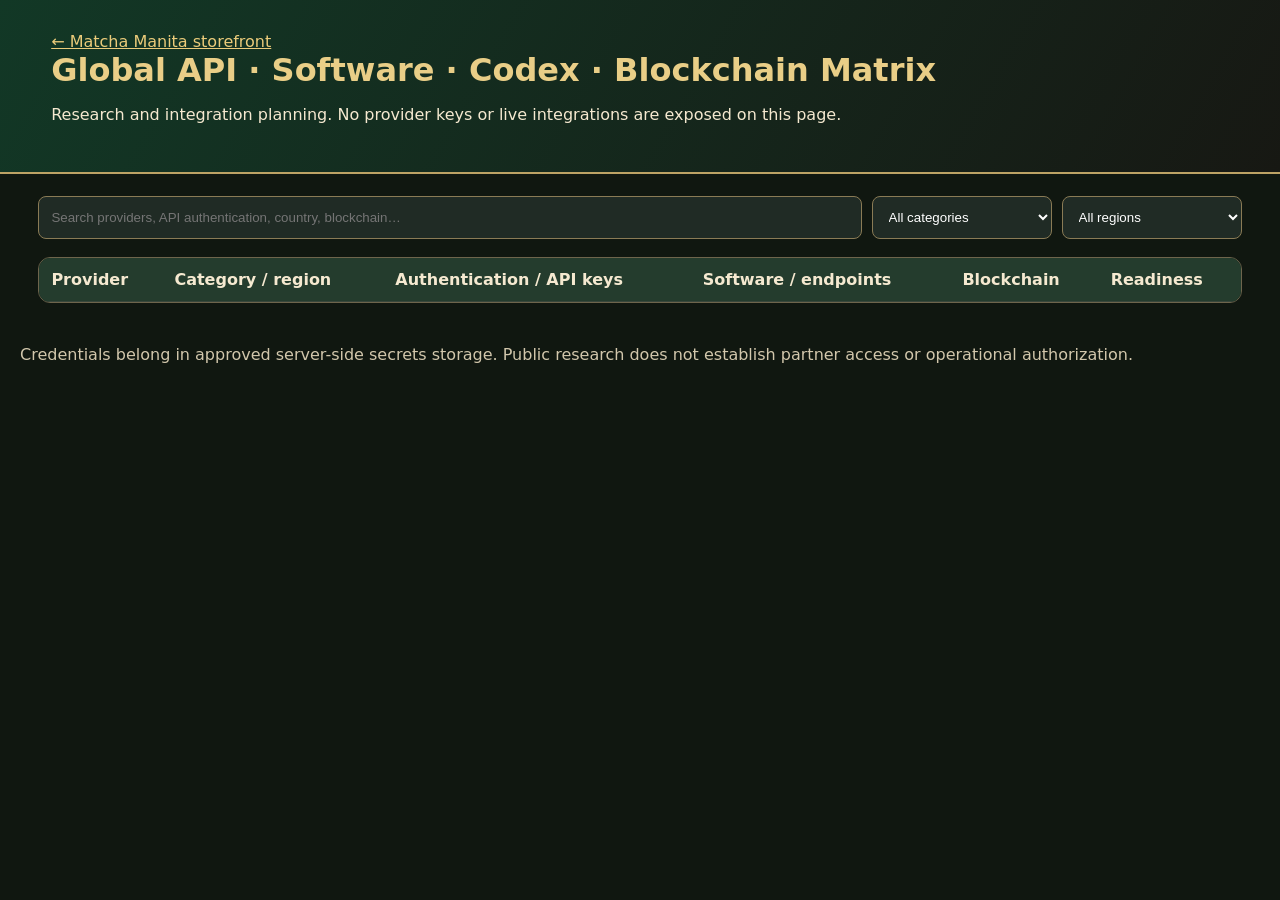
==== research/global-matrix/index.html @ c5cabcfe "Add searchable global provider integration matrix from existing registry" ====
<!doctype html>
<html lang="en"><head><meta charset="utf-8"><meta name="viewport" content="width=device-width,initial-scale=1"><title>Matcha Manita | Global Technology Matrix</title><style>
:root{color-scheme:dark;font-family:system-ui,sans-serif;background:#101710;color:#f5e9d0}body{margin:0}header{padding:32px clamp(16px,4vw,60px);background:linear-gradient(120deg,#123826,#171813);border-bottom:2px solid #bda365}h1{margin:0;color:#e9ce87}a{color:#ebcb7a}main{padding:22px clamp(12px,3vw,50px)}.bar{display:flex;gap:10px;flex-wrap:wrap;margin-bottom:18px}input,select{background:#202b25;color:#fff;border:1px solid #8a7b55;border-radius:8px;padding:12px;min-width:180px}input{flex:1}.scroll{overflow:auto;border:1px solid #6e654c;border-radius:12px}table{border-collapse:collapse;width:100%;min-width:900px}th,td{padding:12px;text-align:left;vertical-align:top;border-bottom:1px solid #38473c}th{background:#243c2d;position:sticky;top:0}tr:hover{background:#1d3024}.muted{color:#d2c7ac}small{display:block;color:#bcae8c}footer{padding:20px}#count{margin:8px 0 15px}</style></head><body><header><a href="../../index.html">← Matcha Manita storefront</a><h1>Global API · Software · Codex · Blockchain Matrix</h1><p>Research and integration planning. No provider keys or live integrations are exposed on this page.</p></header><main><div class="bar"><input id="q" type="search" placeholder="Search providers, API authentication, country, blockchain…" aria-label="Search matrix"><select id="cat" aria-label="Filter category"><option value="">All categories</option></select><select id="country" aria-label="Filter region"><option value="">All regions</option></select></div><div id="count" role="status"></div><div class="scroll"><table><thead><tr><th>Provider</th><th>Category / region</th><th>Authentication / API keys</th><th>Software / endpoints</th><th>Blockchain</th><th>Readiness</th></tr></thead><tbody id="rows"></tbody></table></div></main><footer class="muted">Credentials belong in approved server-side secrets storage. Public research does not establish partner access or operational authorization.</footer><script src="./matrix.js" defer></script></body></html>
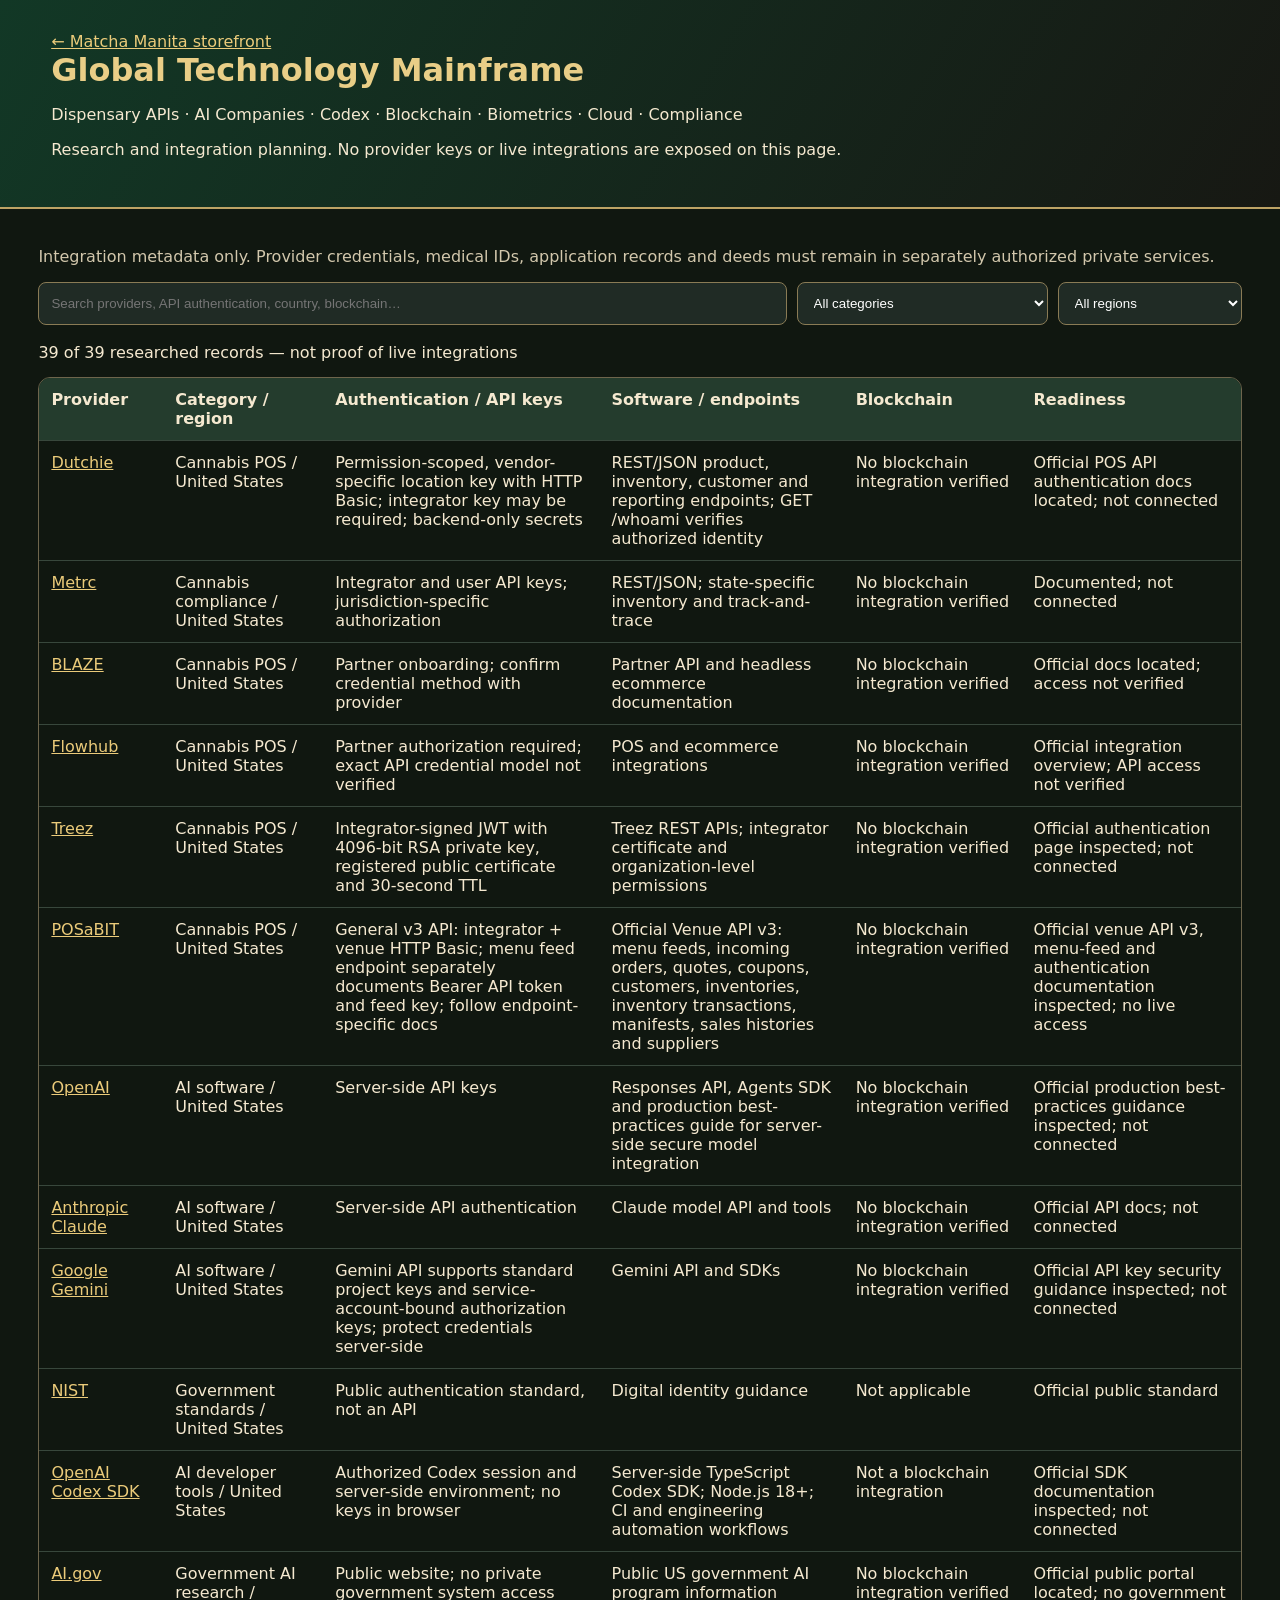
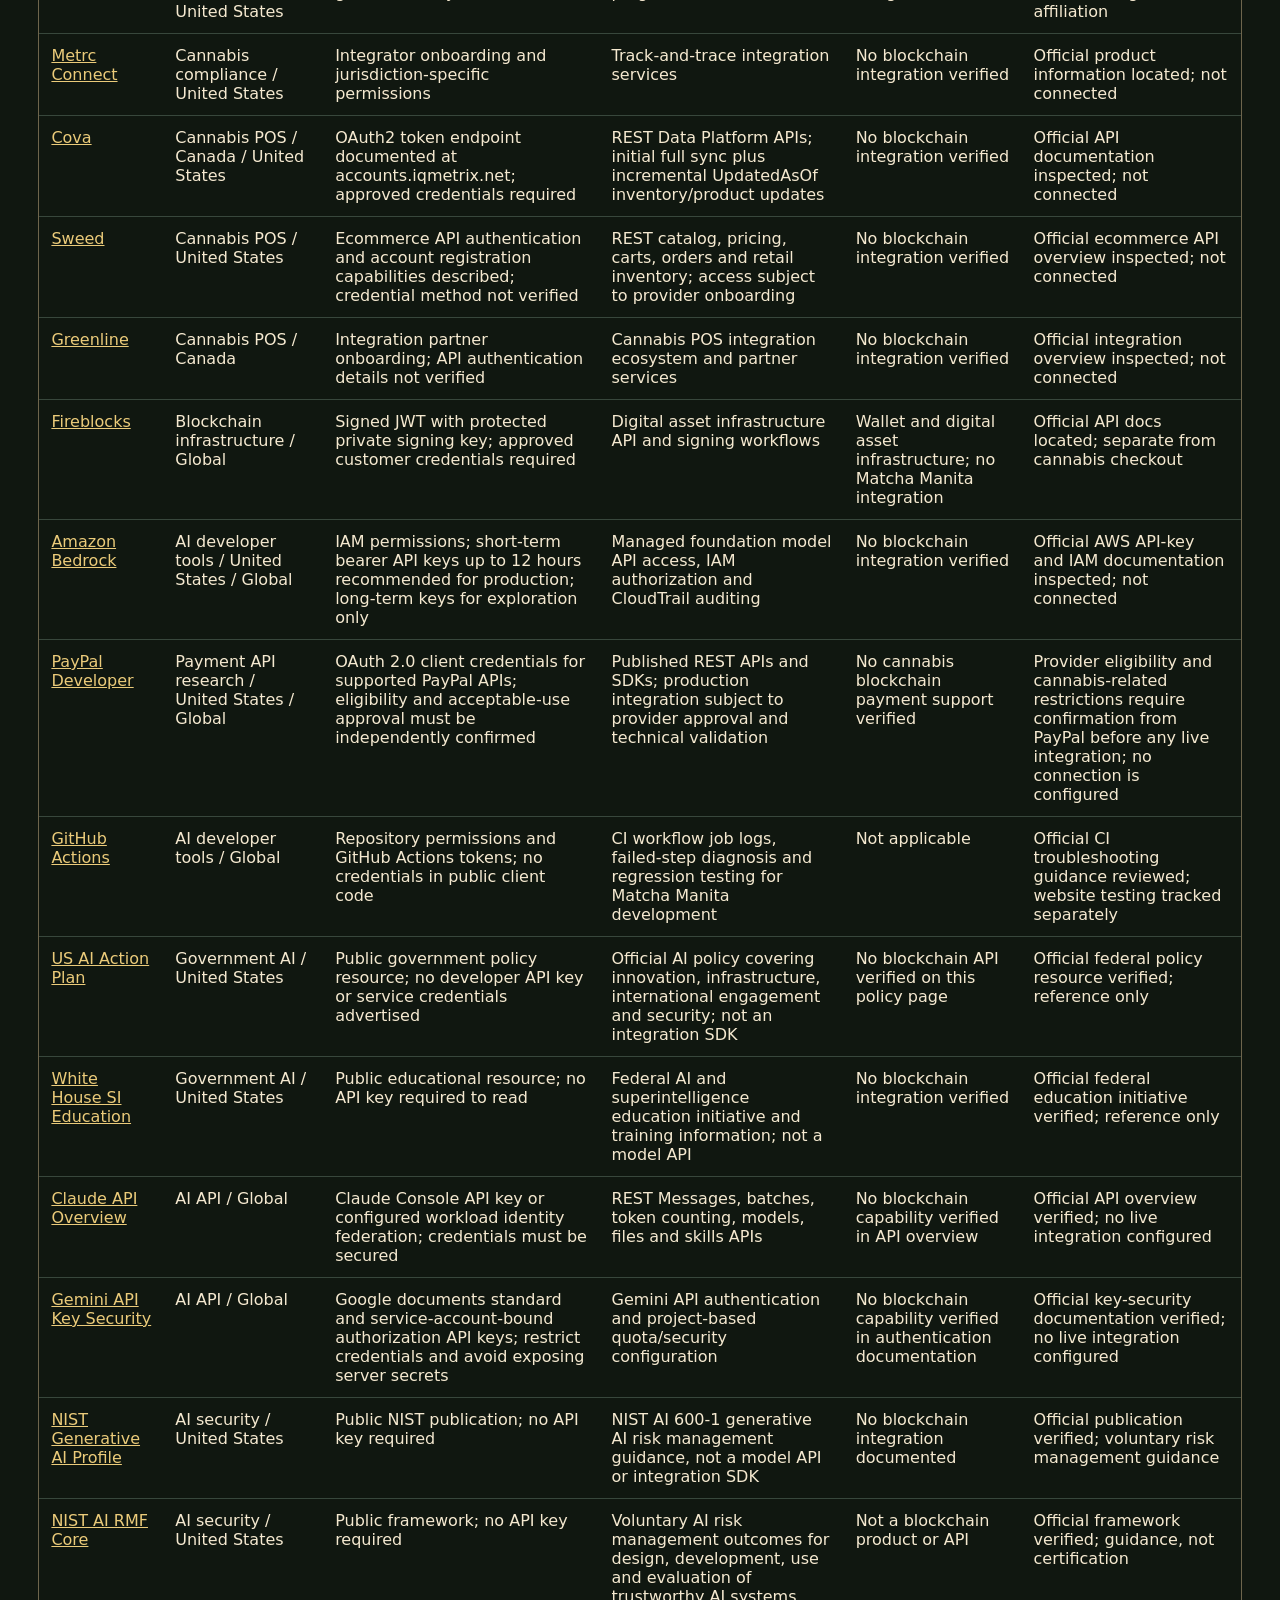
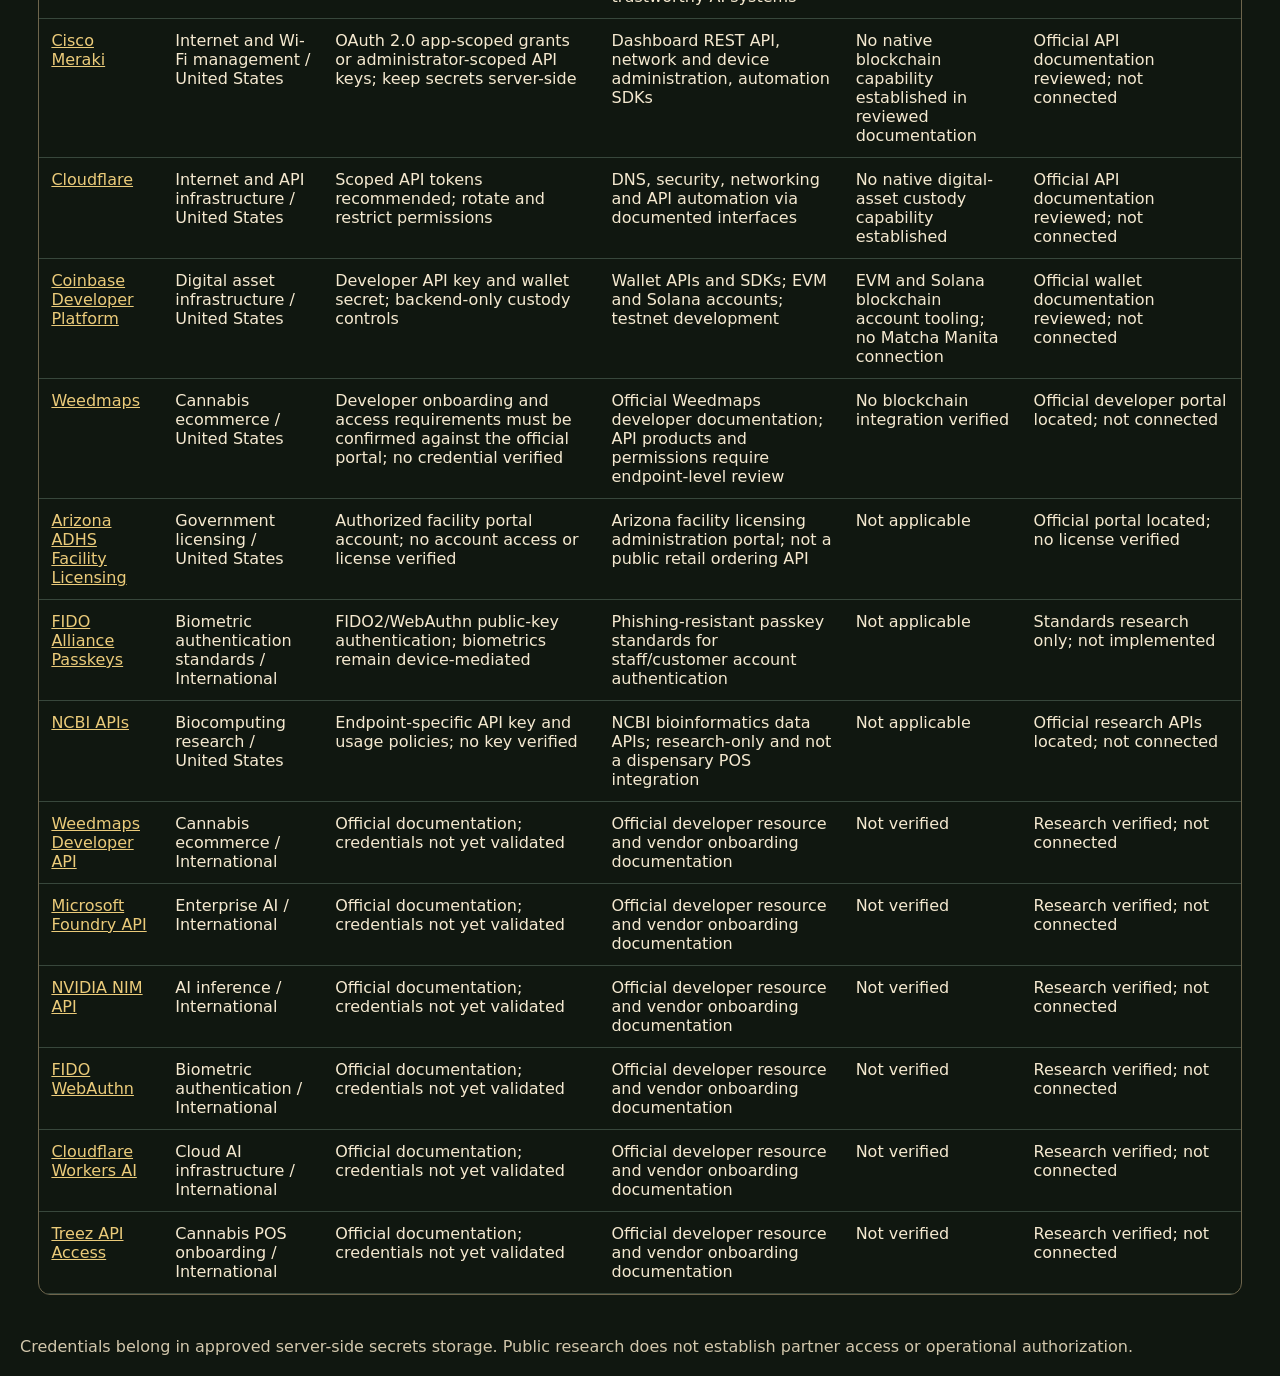
==== commit 0852f0de: "Promote searchable global integration matrix to website technology mainframe" ====
--- a/research/global-matrix/index.html
+++ b/research/global-matrix/index.html
@@ -1,3 +1,3 @@
 <!doctype html>
-<html lang="en"><head><meta charset="utf-8"><meta name="viewport" content="width=device-width,initial-scale=1"><title>Matcha Manita | Global Technology Matrix</title><style>
-:root{color-scheme:dark;font-family:system-ui,sans-serif;background:#101710;color:#f5e9d0}body{margin:0}header{padding:32px clamp(16px,4vw,60px);background:linear-gradient(120deg,#123826,#171813);border-bottom:2px solid #bda365}h1{margin:0;color:#e9ce87}a{color:#ebcb7a}main{padding:22px clamp(12px,3vw,50px)}.bar{display:flex;gap:10px;flex-wrap:wrap;margin-bottom:18px}input,select{background:#202b25;color:#fff;border:1px solid #8a7b55;border-radius:8px;padding:12px;min-width:180px}input{flex:1}.scroll{overflow:auto;border:1px solid #6e654c;border-radius:12px}table{border-collapse:collapse;width:100%;min-width:900px}th,td{padding:12px;text-align:left;vertical-align:top;border-bottom:1px solid #38473c}th{background:#243c2d;position:sticky;top:0}tr:hover{background:#1d3024}.muted{color:#d2c7ac}small{display:block;color:#bcae8c}footer{padding:20px}#count{margin:8px 0 15px}</style></head><body><header><a href="../../index.html">← Matcha Manita storefront</a><h1>Global API · Software · Codex · Blockchain Matrix</h1><p>Research and integration planning. No provider keys or live integrations are exposed on this page.</p></header><main><div class="bar"><input id="q" type="search" placeholder="Search providers, API authentication, country, blockchain…" aria-label="Search matrix"><select id="cat" aria-label="Filter category"><option value="">All categories</option></select><select id="country" aria-label="Filter region"><option value="">All regions</option></select></div><div id="count" role="status"></div><div class="scroll"><table><thead><tr><th>Provider</th><th>Category / region</th><th>Authentication / API keys</th><th>Software / endpoints</th><th>Blockchain</th><th>Readiness</th></tr></thead><tbody id="rows"></tbody></table></div></main><footer class="muted">Credentials belong in approved server-side secrets storage. Public research does not establish partner access or operational authorization.</footer><script src="./matrix.js" defer></script></body></html>+<html lang="en"><head><meta charset="utf-8"><meta name="viewport" content="width=device-width,initial-scale=1"><title>Matcha Manita | Global Technology Mainframe</title><style>
+:root{color-scheme:dark;font-family:system-ui,sans-serif;background:#101710;color:#f5e9d0}body{margin:0}header{padding:32px clamp(16px,4vw,60px);background:linear-gradient(120deg,#123826,#171813);border-bottom:2px solid #bda365}h1{margin:0;color:#e9ce87}a{color:#ebcb7a}main{padding:22px clamp(12px,3vw,50px)}.bar{display:flex;gap:10px;flex-wrap:wrap;margin-bottom:18px}input,select{background:#202b25;color:#fff;border:1px solid #8a7b55;border-radius:8px;padding:12px;min-width:180px}input{flex:1}.scroll{overflow:auto;border:1px solid #6e654c;border-radius:12px}table{border-collapse:collapse;width:100%;min-width:900px}th,td{padding:12px;text-align:left;vertical-align:top;border-bottom:1px solid #38473c}th{background:#243c2d;position:sticky;top:0}tr:hover{background:#1d3024}.muted{color:#d2c7ac}small{display:block;color:#bcae8c}footer{padding:20px}#count{margin:8px 0 15px}</style></head><body><header><a href="../../index.html">← Matcha Manita storefront</a><h1>Global Technology Mainframe</h1><p>Dispensary APIs · AI Companies · Codex · Blockchain · Biometrics · Cloud · Compliance</p><p>Research and integration planning. No provider keys or live integrations are exposed on this page.</p></header><main><p class="muted">Integration metadata only. Provider credentials, medical IDs, application records and deeds must remain in separately authorized private services.</p><div class="bar"><input id="q" type="search" placeholder="Search providers, API authentication, country, blockchain…" aria-label="Search matrix"><select id="cat" aria-label="Filter category"><option value="">All categories</option></select><select id="country" aria-label="Filter region"><option value="">All regions</option></select></div><div id="count" role="status"></div><div class="scroll"><table><thead><tr><th>Provider</th><th>Category / region</th><th>Authentication / API keys</th><th>Software / endpoints</th><th>Blockchain</th><th>Readiness</th></tr></thead><tbody id="rows"></tbody></table></div></main><footer class="muted">Credentials belong in approved server-side secrets storage. Public research does not establish partner access or operational authorization.</footer><script src="./matrix.js" defer></script></body></html>
